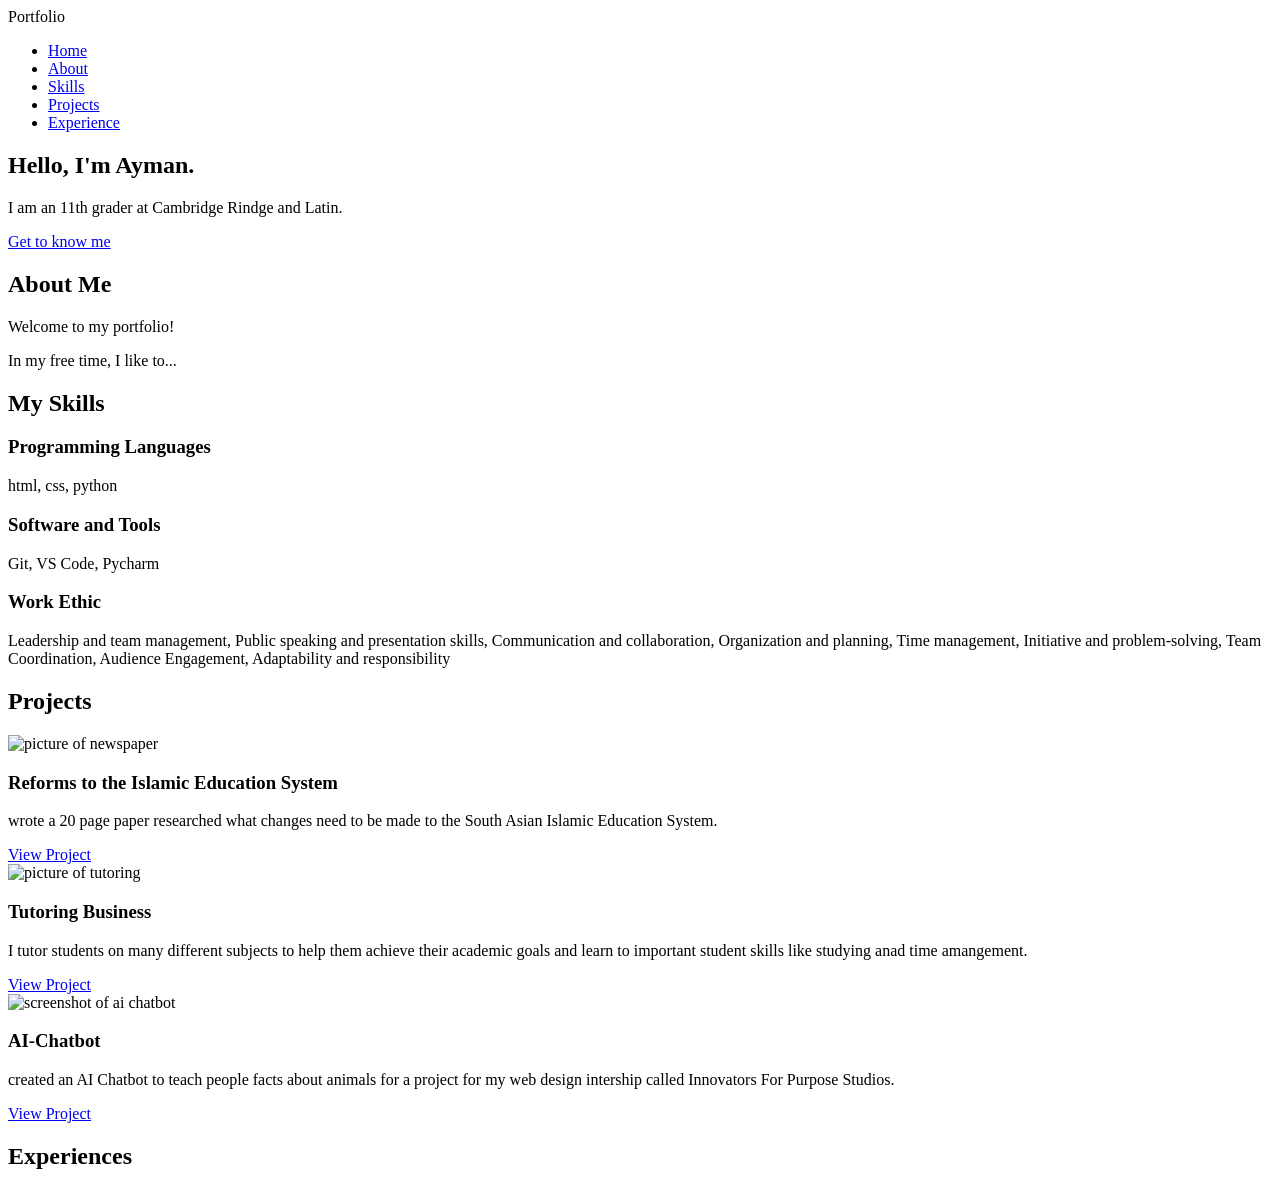
==== index.html @ 18b83404 "added card for ai chatbot project for projects page" ====
<!DOCTYPE html>
<html lang="en">
<head>
    <meta charset="UTF-8">
    <meta name="viewport" content="width=device-width, initial-scale=1.0">
    <title>My Portfolio</title>

    <link rel="stylesheet" type="text/css" href="../css/style.css">
    <link rel="preconnect" href="https://fonts.googleapis.com">
    <link ref="preconnect" href="https://fonts.gstatic.com" crossorigin>
    <link href="https://fonts.googleapis.com/css2?family=Inter:wght@400;600;800&display=swap" rel="stylesheet">

</head>
<body>
    <header class="main-header">
        <nav>
            <div class="logo">Portfolio</div>
            <ul class="nav-links">
            <li><a href="#home">Home</a></li>
                <li><a href="#about">About</a></li>
                <li><a href="#skills">Skills</a></li>
                <li><a href="#projects">Projects</a></li>
                <li><a href="#experience">Experience</a></li>
            </ul>
        </nav>
    </header>

    <main>
        <section id="hero" class="hero-section">
            <div class="hero-content">
                <h1>Hello, I'm Ayman.</h1>
                <p class="subtitle">I am an 11th grader at Cambridge Rindge and Latin.</p>
                <a href="#about" class="btn">Get to know me</a>
            </div>
        </section>

        <section id="about" class="container">
            <h2>About Me</h2>
            <div class="about-content">
                <p>Welcome to my portfolio!</p>
                <p>In my free time, I like to...</p>
            </div>
        </section>

        <section id="skills" class="container bg-light">
            <h2>My Skills</h2>
            <div class="skill-set">
                <div class="skill-card">
                    <h3>Programming Languages</h3>
                    <p>html, css, python</p>
                </div>
                <div class="skill-card">
                    <h3>Software and Tools</h3>
                    <p>Git, VS Code, Pycharm</p>
                </div>
                <div class="skill-card">
                    <h3>Work Ethic</h3>
                    <p>Leadership and team management, Public speaking and presentation skills, Communication and collaboration, Organization and planning, Time management, Initiative and problem-solving, Team Coordination, Audience Engagement, Adaptability and responsibility</p>
                </div>
            </div>
        </section>

        <section id="projects" class="container">
            <h2>Projects</h2>
            <div class="projects-overview">
                <div class="project-card">
                    <img src="..." alt="picture of newspaper">
                    <div class="project-info">
                        <h3>Reforms to the Islamic Education System</h3>
                        <p>wrote a 20 page paper researched what changes need to be made to the South Asian Islamic Education System.</p>
                        <a href="...." class="btn-secondary">View Project</a>
                    </div>
                </div>
            </div>
            <div class="projects-overview">
                <div class="project-card">
                    <img src="..." alt="picture of tutoring">
                    <div class="project-info">
                        <h3>Tutoring Business</h3>
                        <p>I tutor students on many different subjects to help them achieve their academic goals and learn to important student skills like studying anad time amangement.</p>
                        <a href="...." class="btn-secondary">View Project</a>
                    </div>
                </div>
            </div>
        </section>
            <div class="projects-overview">
                <div class="project-card">
                    <img src="..." alt="screenshot of ai chatbot">
                    <div class="project-info">
                        <h3>AI-Chatbot</h3>
                        <p>created an AI Chatbot to teach people facts about animals for a project for my web design intership called Innovators For Purpose Studios.</p>
                        <a href="...." class="btn-secondary">View Project</a>
                    </div>
                </div>
            </div>

        <section id="experience" class="container bg-light">
            <h2>Experiences</h2>
            <div class="experience-list">
                
            </div>

    </main>
    
</body>
</html>
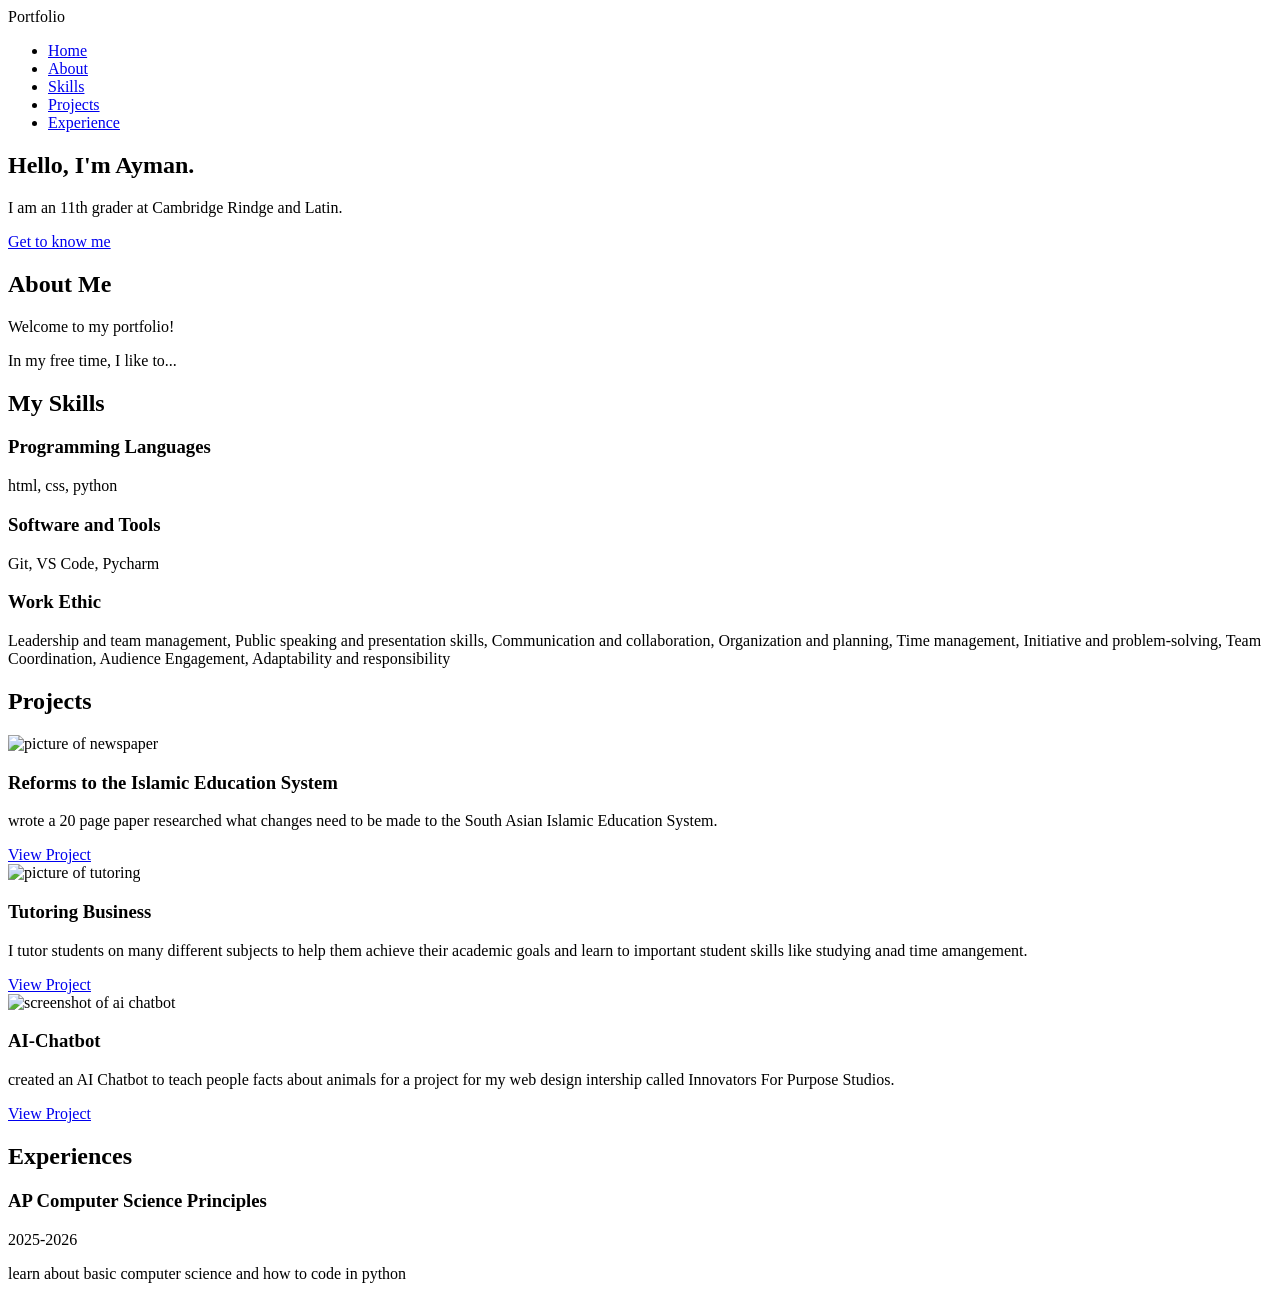
==== commit 4b4613a4: "added changes to index.html" ====
--- a/index.html
+++ b/index.html
@@ -97,7 +97,12 @@
         <section id="experience" class="container bg-light">
             <h2>Experiences</h2>
             <div class="experience-list">
-                
+                <div class-experience-item>
+                    <h3>AP Computer Science Principles</h3>
+                    <p class="date">2025-2026</p>
+                    <p>learn about basic computer science and how to code in python</p>
+                </div>
+
             </div>
 
     </main>
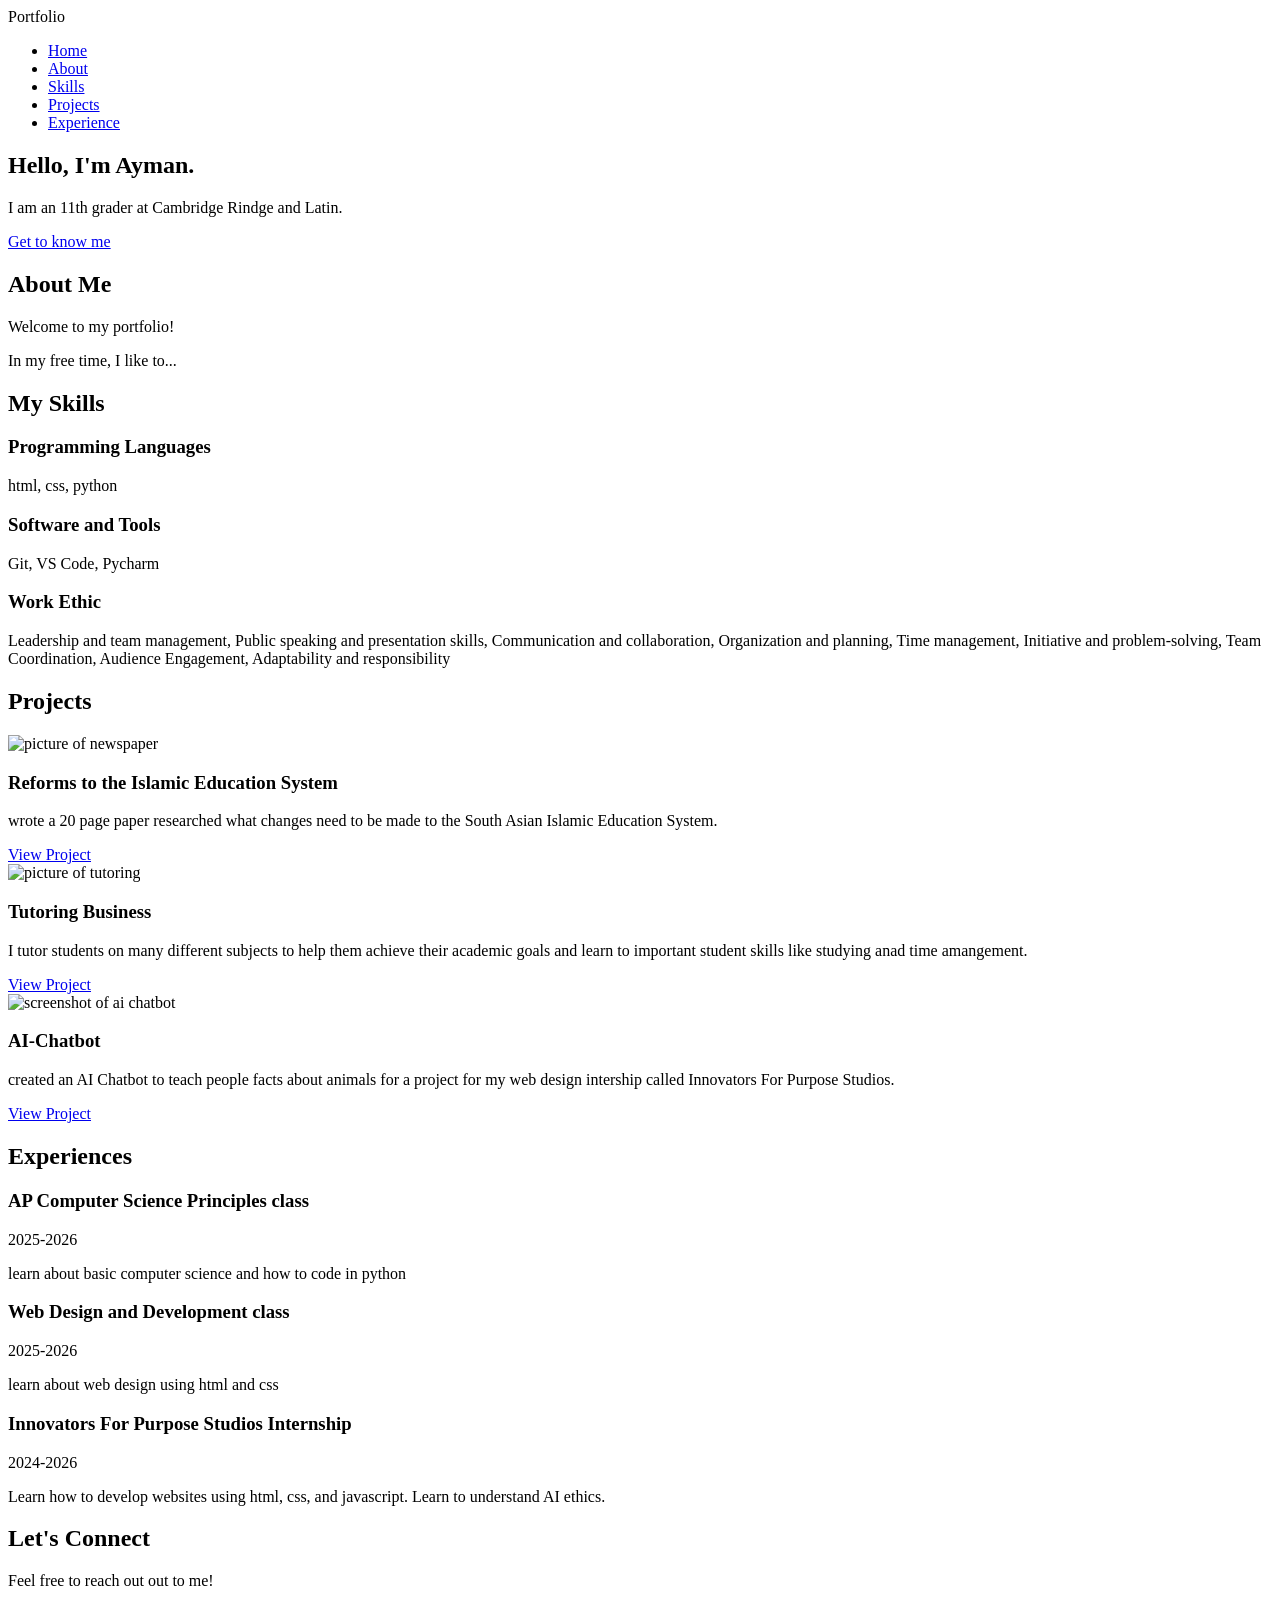
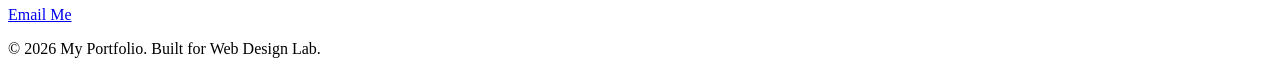
==== commit 4dfd5afd: "finished experiences and projects page and finished footer in index.html" ====
--- a/index.html
+++ b/index.html
@@ -98,14 +98,29 @@
             <h2>Experiences</h2>
             <div class="experience-list">
                 <div class-experience-item>
-                    <h3>AP Computer Science Principles</h3>
+                    <h3>AP Computer Science Principles class</h3>
                     <p class="date">2025-2026</p>
                     <p>learn about basic computer science and how to code in python</p>
                 </div>
-
+                <div class-experience-item>
+                    <h3>Web Design and Development class</h3>
+                    <p class="date">2025-2026</p>
+                    <p>learn about web design using html and css</p>
+                </div>
+                <div class-experience-item>
+                    <h3>Innovators For Purpose Studios Internship</h3>
+                    <p class="date">2024-2026</p>
+                    <p>Learn how to develop websites using html, css, and javascript. Learn to understand AI ethics.</p>
+                </div>
             </div>
-
+        </section>
     </main>
     
+    <footer class="main-footer">
+        <h2>Let's Connect</h2>
+        <p>Feel free to reach out out to me!</p>
+        <a href="mailto:27atahmid@cpsd.us" class="btn">Email Me</a>
+        <p class="copyright">&copy; 2026 My Portfolio. Built for Web Design Lab.</p>
+    </footer>
 </body>
 </html>
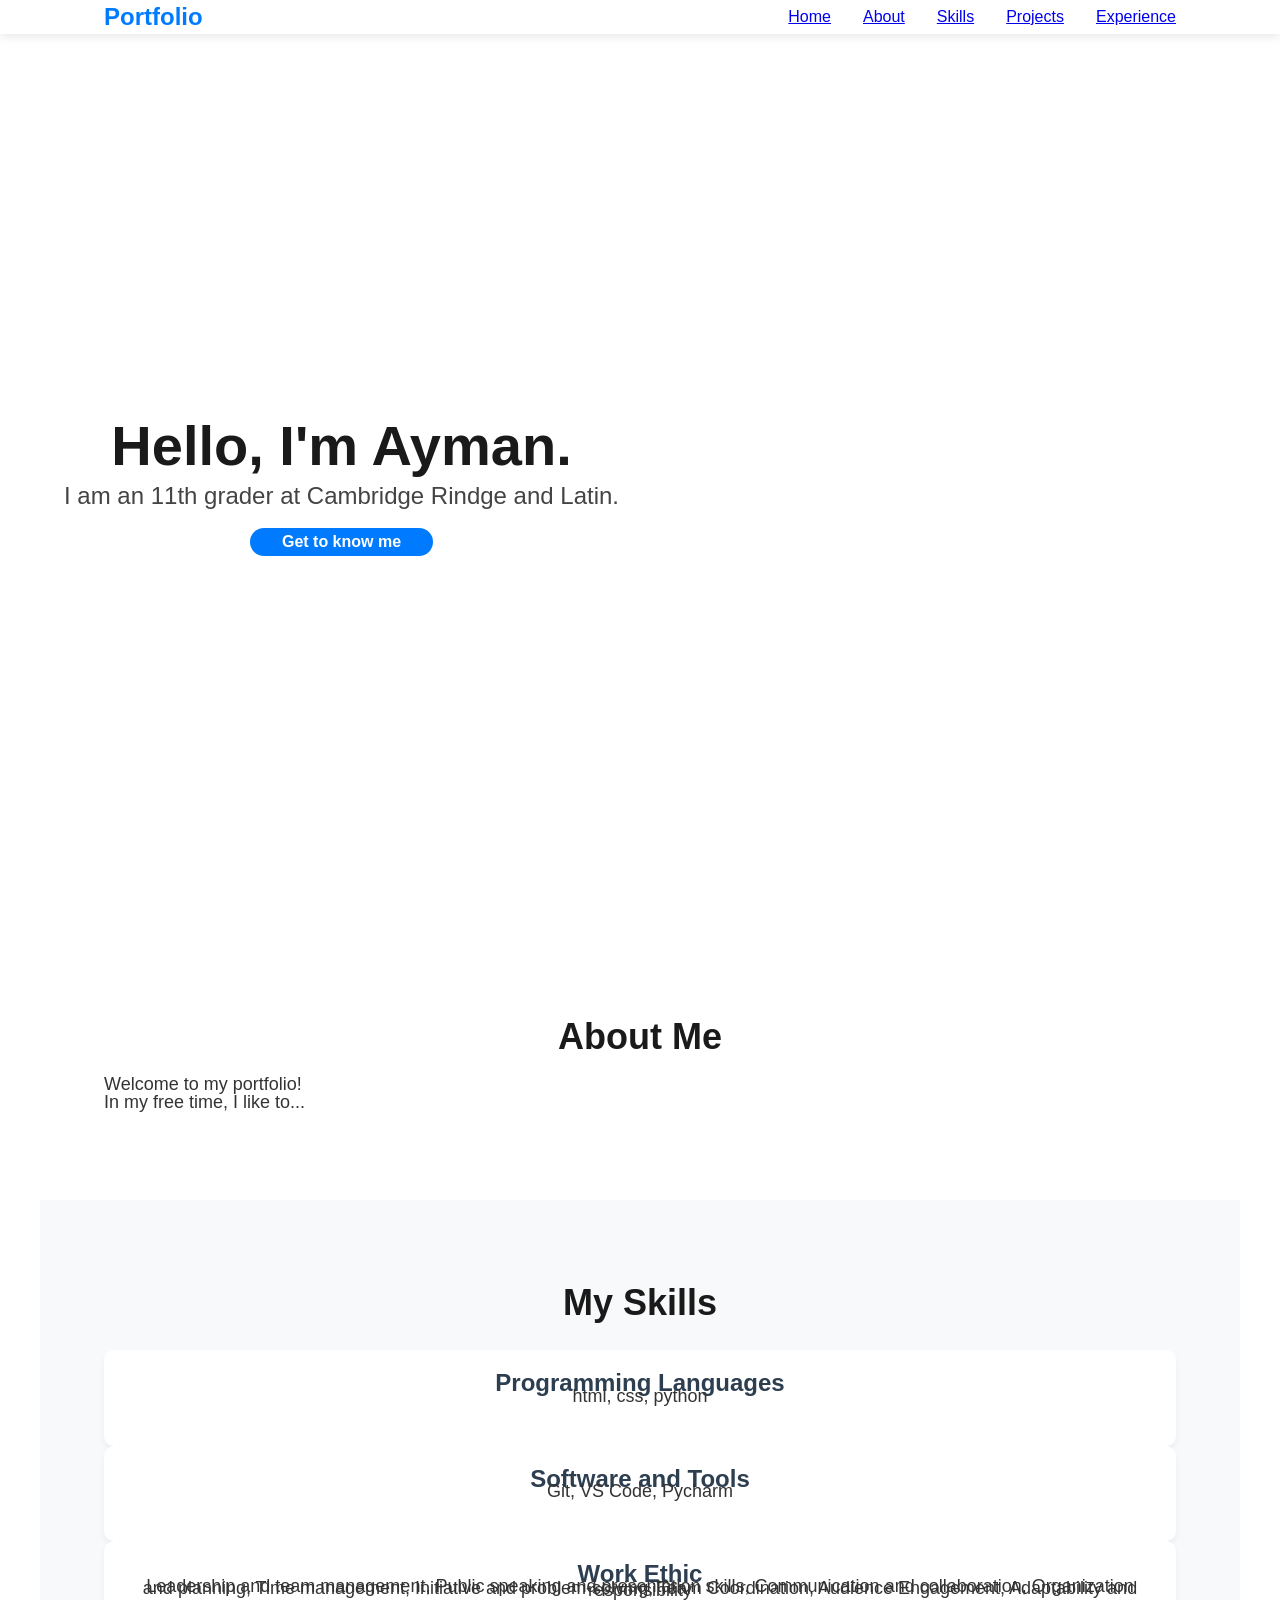
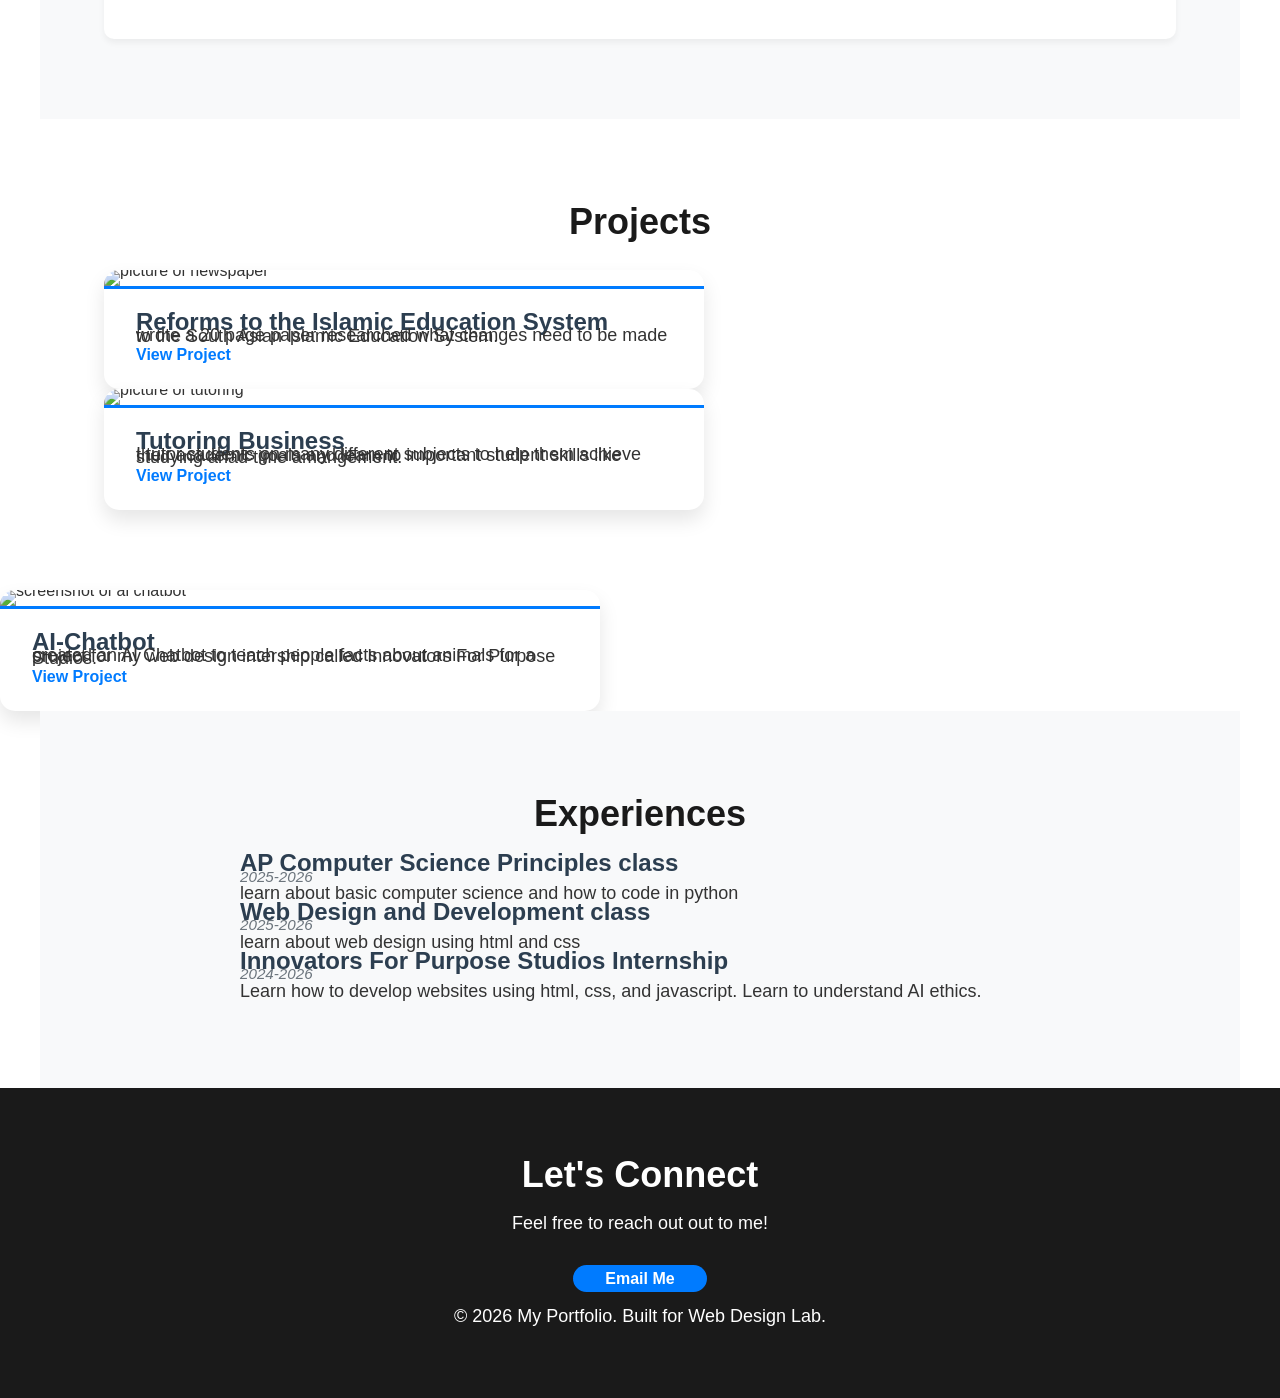
==== commit a93cda4e: "fixed links in index.html" ====
--- a/index.html
+++ b/index.html
@@ -16,11 +16,11 @@
         <nav>
             <div class="logo">Portfolio</div>
             <ul class="nav-links">
-            <li><a href="#home">Home</a></li>
-                <li><a href="#about">About</a></li>
-                <li><a href="#skills">Skills</a></li>
-                <li><a href="#projects">Projects</a></li>
-                <li><a href="#experience">Experience</a></li>
+            <li><a href="index.html">Home</a></li>
+                <li><a href="html/about.html">About</a></li>
+                <li><a href="html/skills.html">Skills</a></li>
+                <li><a href="html/projects.html">Projects</a></li>
+                <li><a href="html/experiences.html">Experience</a></li>
             </ul>
         </nav>
     </header>
--- a/css/style.css
+++ b/css/style.css
@@ -0,0 +1,242 @@
+*, *::before, *::after {
+    box-sizing: border-box;
+    margin: 0;
+    padding: 0;
+}
+
+html {
+    scroll-behavior: smoooth;
+}
+
+body{
+    font-family: sans-serif;
+    line-height: 1.6px;
+    color: #333333;
+    background-color: #ffffff;
+}
+
+h1{
+    font-size: 3.5rem;
+    line-height: 1.2;
+    margin-bottom: 1rem;
+    font-weight: 800;
+}
+
+h2{
+    font-size: 2.25rem;
+    line-height: 1.3;
+    margin-bottom: 1.5rem;
+    color: #1a1a1a;
+    text-align: center;
+}
+
+h3 {
+    font-size: 1.5rem;
+    margin-bottom: 0.75rem;
+    color: #2c3e50;
+}
+
+p {
+    font-size: 1.125rem;
+    margin-bottom: 1rem;
+}
+
+.main-header {
+    background-color: #ffffff;
+    box-shadow: 0 2px 10px rgba(0,0,0, 0.1);
+    position: sticky;
+    top: 0;
+    z-index: 1000;
+}
+
+nav {
+    display: flex;
+    justify-content: space-between;
+    align-items: center;
+    padding: 1rem 5%;
+    max-width: 1200px;
+    margin: 0 auto;
+}
+
+.logo {
+    font-size: 1.5rem;
+    font-weight: bold;
+    color: #007bff;
+}
+
+.nav-links {
+    list-style: none;
+    display: flex;
+    gap: 2rem;
+}
+
+.nav-links a:hover {
+    color: #007bff;
+}
+
+.container {
+    padding: 5rem 5%;
+    max-width: 1200px;
+    margin: 0 auto;
+}
+
+.bg-light {
+    background-color: #f8f9fa;
+}
+
+.hero-section {
+    height: 100vh;
+    display: flex;
+    align-items: center;
+    text-align: center;
+    background:linear-gradient(135deg, #e0fc 0%, 38ec5fc 100%);
+    color: #1a1a1a;
+    padding: 0 5%;
+}
+
+.subtitle {
+    font-size: 1.5rem;
+    margin-bottom: 2rem;
+    color: #444;
+}
+
+.btn {
+    display: inline-block;
+    background-color: #007bff;
+    color: #ffffff;
+    padding: 0.8rem 2rem;
+    border-radius: 30px;
+    text-decoration: none;
+    font-weight: bold;
+    transition: background-color 0.3s ease, transform 0.3s ease;
+}
+
+.btn:hover {
+    background-color: #0056b3;
+    transform: translateY(-3px); 
+}
+
+.btn-secondary {
+    display: inline-block;
+    color: #007bff;
+    text-decoration: none;
+    font-weight: bold;
+    border-bottom: 2px solid transparent;
+    transition: border-color 0.3s ease;
+}
+
+.btn-secondary:hover {
+    border-color: #007bff;
+}
+
+.skills-grid {
+    display: grid;
+    grid-template-columns: repeat(auto-fit, minmax(250px, 1fr)); 
+    gap: 2rem;
+    margin-top: 2rem;
+}
+
+.skill-card {
+    background: #ffffff;
+    padding: 2rem;
+    border-radius: 10px;
+    box-shadow: 0 4px 6px rgba(0,0,0,0.05);
+    text-align: center;
+    transition: transform 0.3s ease;
+}
+
+.skill-card:hover {
+    transform: translateY(-5px);
+}
+
+.projects-flex {
+    display: flex;
+    justify-content: center;
+    margin-top: 2rem;
+}
+
+.project-card {
+    background: #ffffff;
+    border-radius: 15px;
+    overflow: hidden; 
+    box-shadow: 0 10px 20px rgba(0,0,0,0.1);
+    max-width: 600px;
+}
+
+
+.project-card img {
+    width: 100%;
+    height: auto;
+    display: block;
+    border-bottom: 3px solid #007bff;
+}
+
+.project-info {
+    padding: 2rem;
+}
+
+.experience-list {
+    max-width: 800px;
+    margin: 0 auto;
+}
+
+.experience-item {
+    border-left: 4px solid #007bff;
+    padding-left: 1.5rem;
+    margin-bottom: 2rem;
+    position: relative; 
+}
+
+.experience-item::before {
+    content: '';
+    position: absolute;
+    left: -12px;
+    top: 5px;
+    width: 20px;
+    height: 20px;
+    background-color: #007bff;
+    border-radius: 50%;
+}
+
+.date {
+    color: #6c757d;
+    font-style: italic;
+    font-size: 0.95rem;
+}
+
+.main-footer {
+    background-color: #1a1a1a;
+    color: #ffffff;
+    text-align: center;
+    padding: 4rem 5%;
+}
+
+.main-footer h2 {
+    color: #ffffff;
+}
+
+.main-footer .btn {
+    margin: 1.5rem 0;
+}
+
+.main-footer h2 {
+    color: #ffffff;
+}
+
+.main-footer .btn {
+    margin: 1.5rem 0;
+}
+
+@media (max-width: 768px) {
+    .nav-links {
+        display: none; 
+    }
+    
+    h1 {
+        font-size: 2.5rem;
+    }
+    
+    .container {
+        padding: 3rem 5%;
+    }
+}
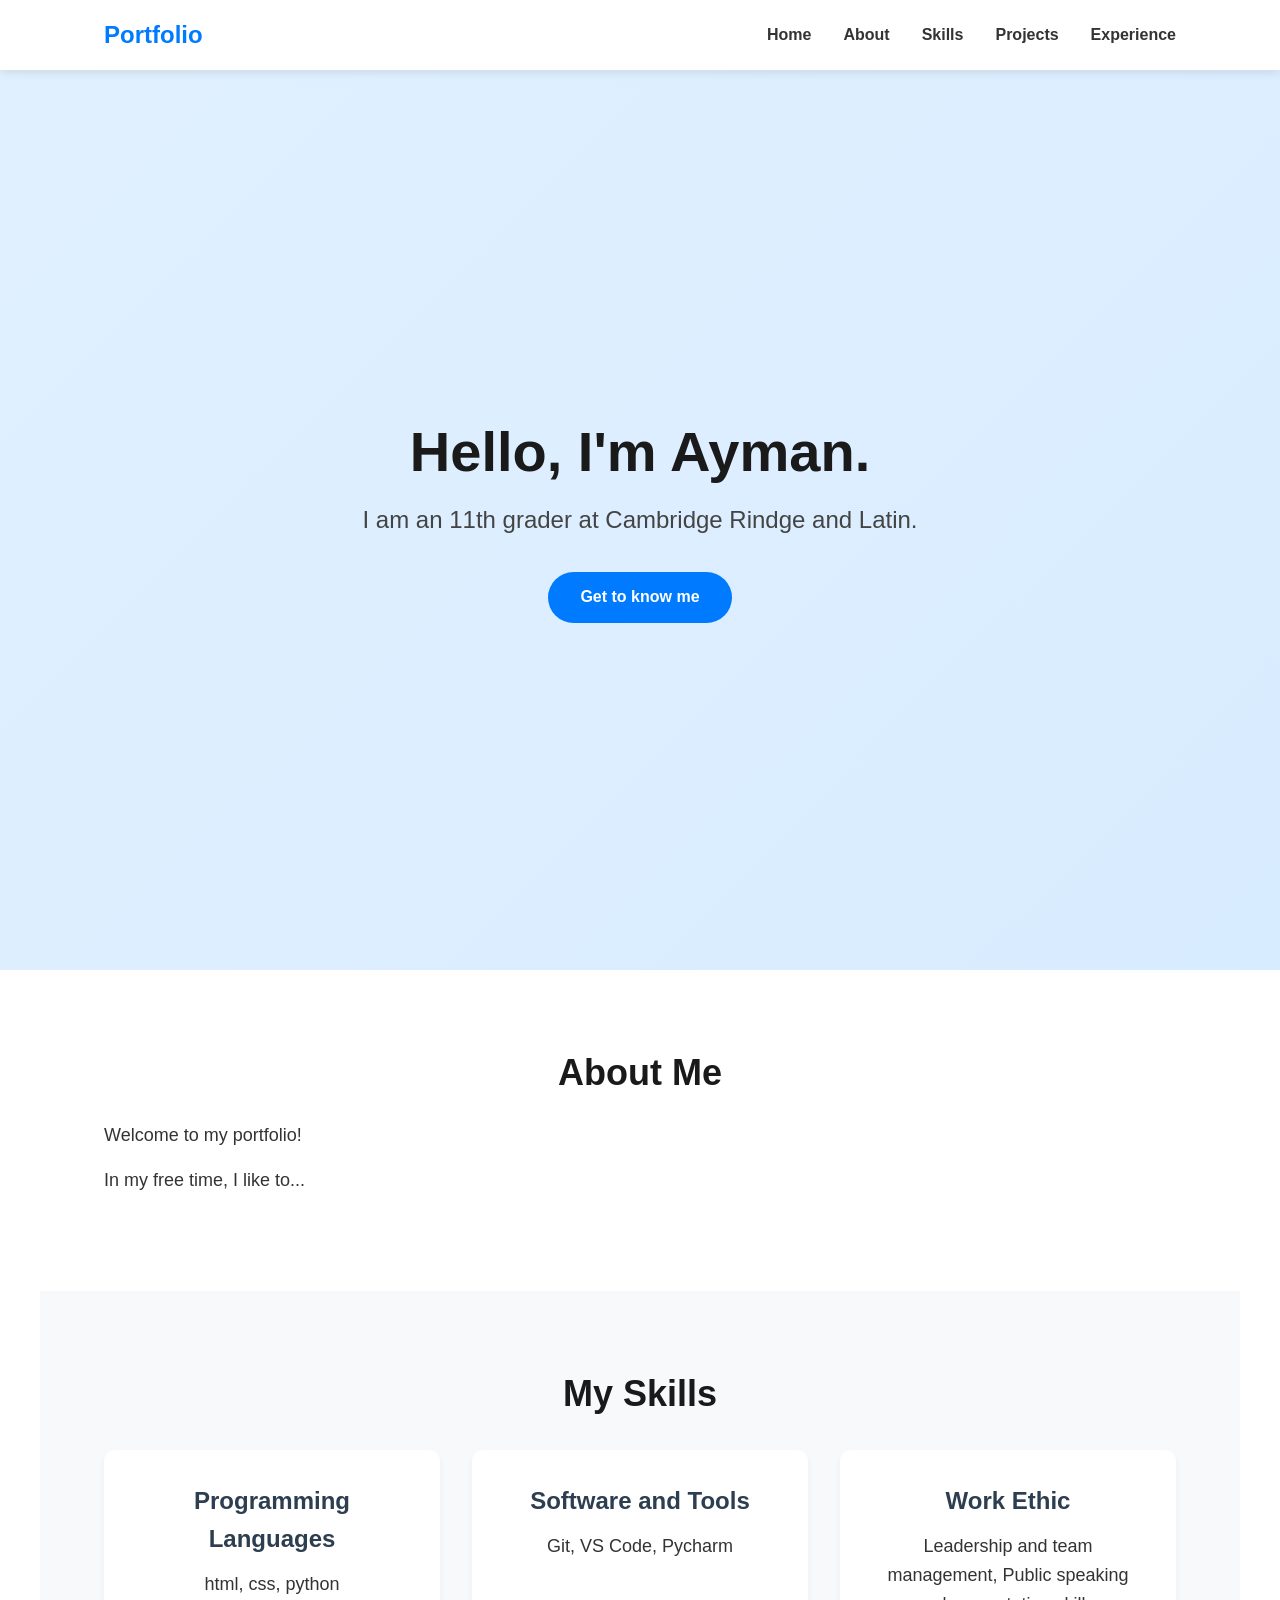
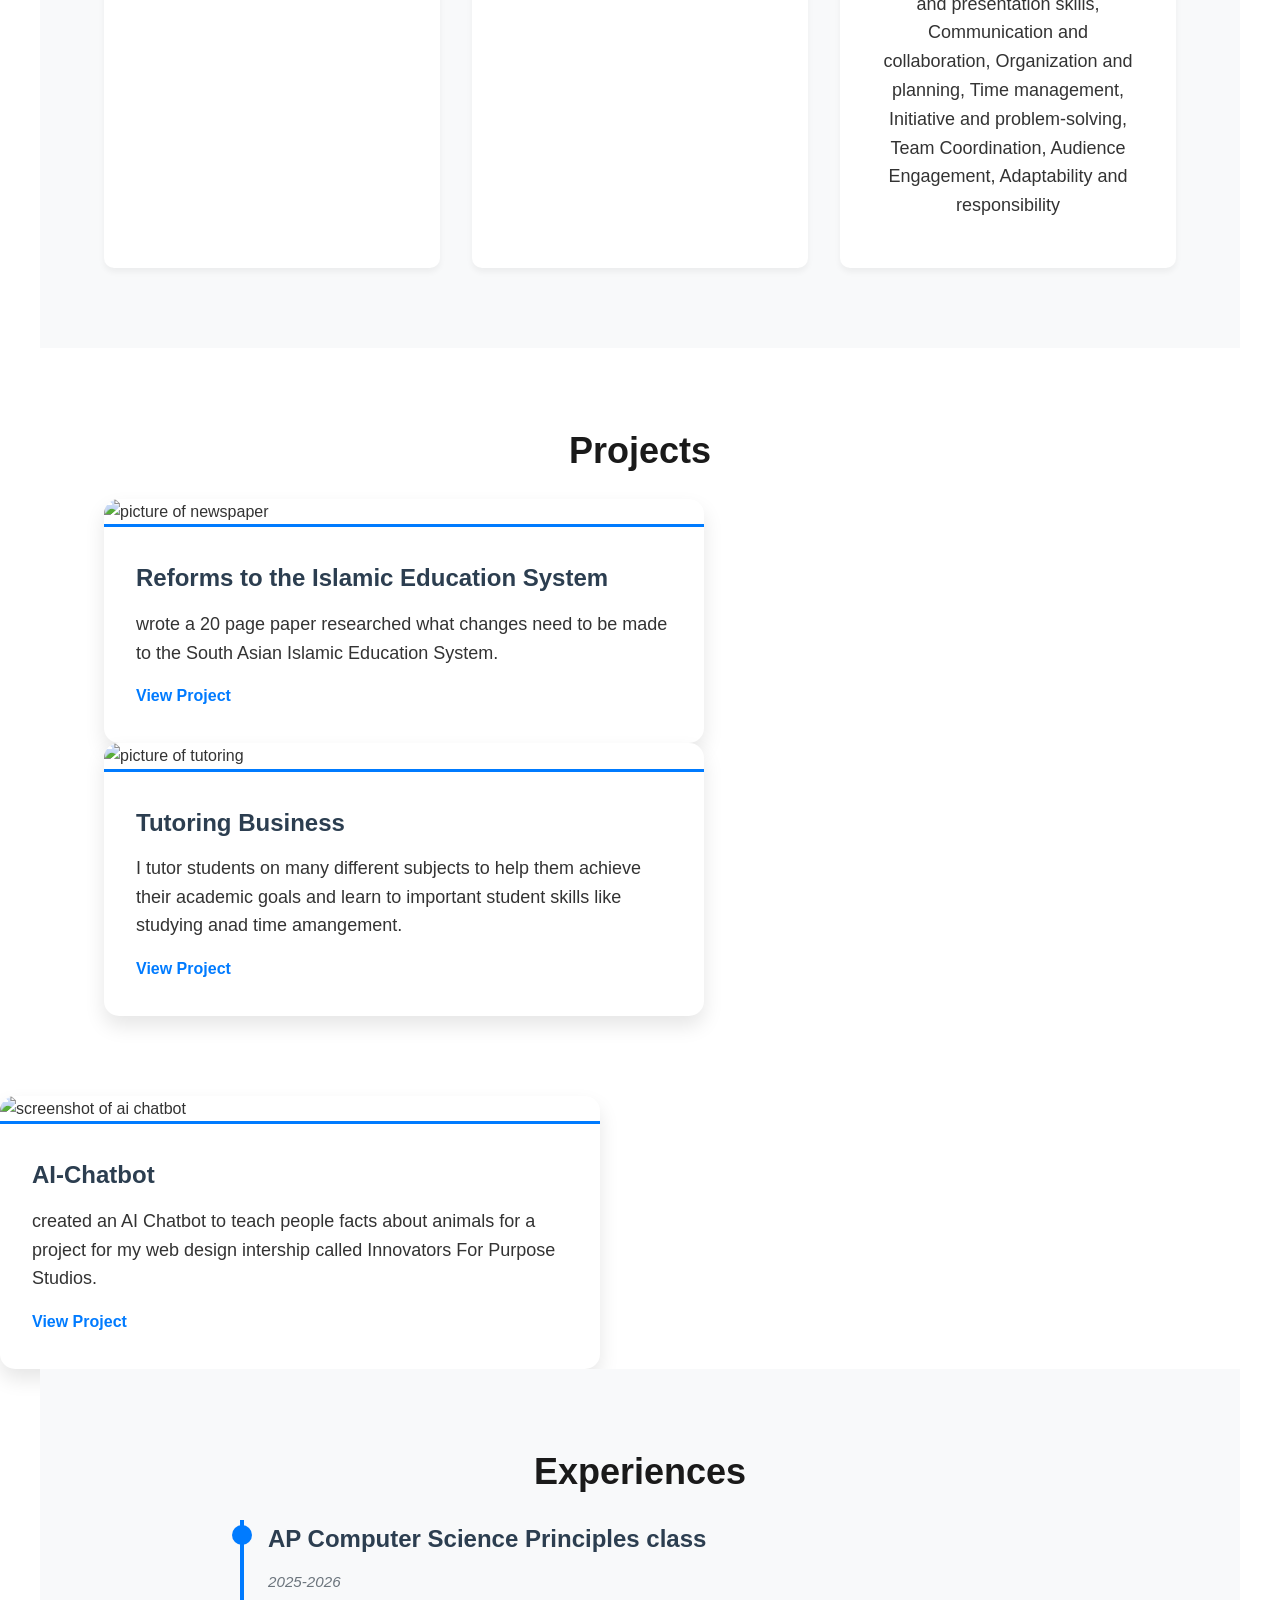
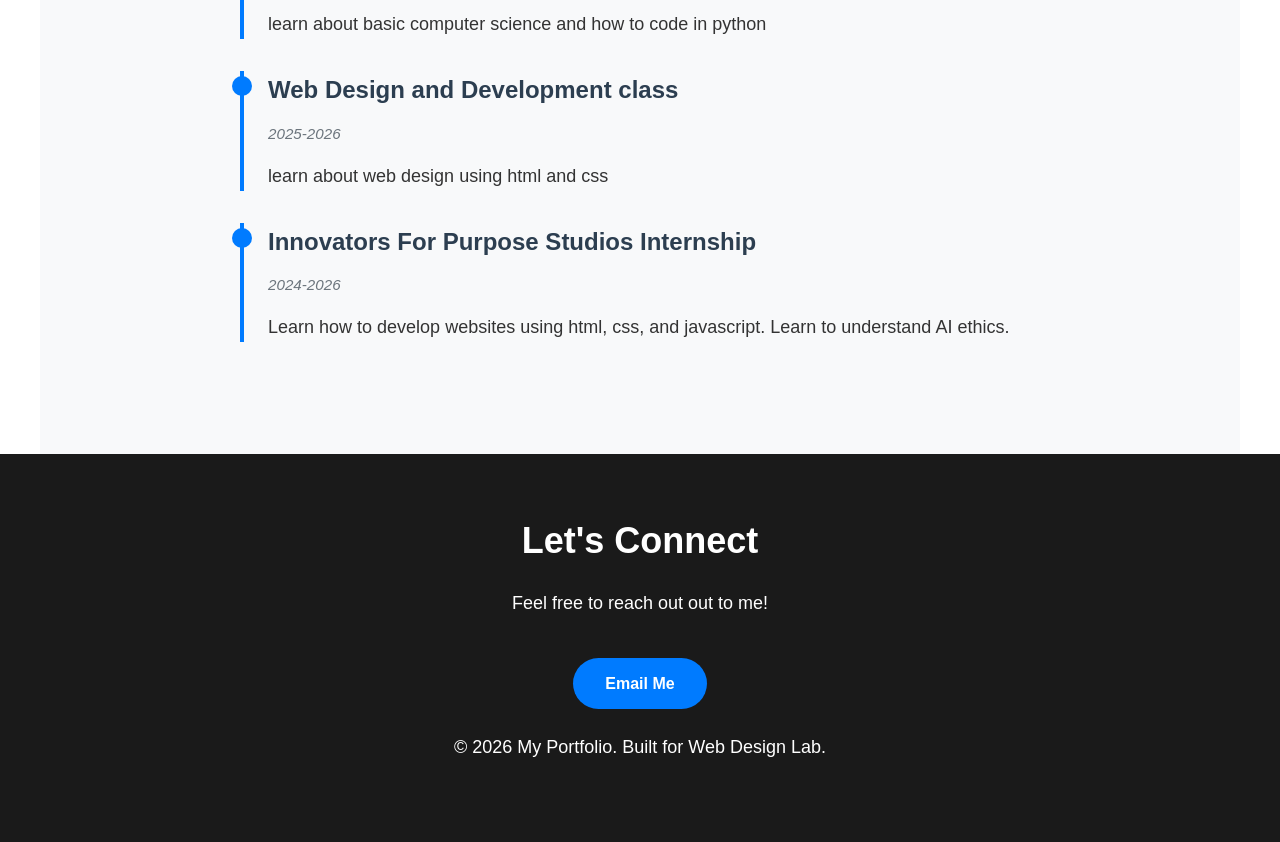
==== commit 85d8f72c: "fixed errors in index.html and about.html" ====
--- a/index.html
+++ b/index.html
@@ -7,10 +7,11 @@
 
     <link rel="stylesheet" type="text/css" href="../css/style.css">
     <link rel="preconnect" href="https://fonts.googleapis.com">
-    <link ref="preconnect" href="https://fonts.gstatic.com" crossorigin>
+    <link rel="preconnect" href="https://fonts.gstatic.com" crossorigin>
     <link href="https://fonts.googleapis.com/css2?family=Inter:wght@400;600;800&display=swap" rel="stylesheet">
 
 </head>
+
 <body>
     <header class="main-header">
         <nav>
@@ -61,6 +62,7 @@
         </section>
 
         <section id="projects" class="container">
+
             <h2>Projects</h2>
             <div class="projects-overview">
                 <div class="project-card">
@@ -93,21 +95,22 @@
                     </div>
                 </div>
             </div>
+        </section>
 
         <section id="experience" class="container bg-light">
             <h2>Experiences</h2>
             <div class="experience-list">
-                <div class-experience-item>
+                <div class="experience-item">
                     <h3>AP Computer Science Principles class</h3>
                     <p class="date">2025-2026</p>
                     <p>learn about basic computer science and how to code in python</p>
                 </div>
-                <div class-experience-item>
+                <div class="experience-item">
                     <h3>Web Design and Development class</h3>
                     <p class="date">2025-2026</p>
                     <p>learn about web design using html and css</p>
                 </div>
-                <div class-experience-item>
+                <div class="experience-item">
                     <h3>Innovators For Purpose Studios Internship</h3>
                     <p class="date">2024-2026</p>
                     <p>Learn how to develop websites using html, css, and javascript. Learn to understand AI ethics.</p>
--- a/css/style.css
+++ b/css/style.css
@@ -5,12 +5,12 @@
 }
 
 html {
-    scroll-behavior: smoooth;
+    scroll-behavior: smooth;
 }
 
 body{
     font-family: sans-serif;
-    line-height: 1.6px;
+    line-height: 1.6;
     color: #333333;
     background-color: #ffffff;
 }
@@ -70,8 +70,11 @@
     gap: 2rem;
 }
 
-.nav-links a:hover {
-    color: #007bff;
+.nav-links a {
+    text-decoration: none;
+    color: #333;
+    font-weight: 600;
+    transition: color 0.3s ease;
 }
 
 .container {
@@ -88,8 +91,9 @@
     height: 100vh;
     display: flex;
     align-items: center;
-    text-align: center;
-    background:linear-gradient(135deg, #e0fc 0%, 38ec5fc 100%);
+    justify-content: center;
+    text-align: center;
+    background:linear-gradient(135deg, #e0f0ff 0%, #d8ecff 100%);
     color: #1a1a1a;
     padding: 0 5%;
 }
@@ -129,9 +133,10 @@
     border-color: #007bff;
 }
 
-.skills-grid {
+.skills-grid,
+.skill-set {
     display: grid;
-    grid-template-columns: repeat(auto-fit, minmax(250px, 1fr)); 
+    grid-template-columns: repeat(auto-fit, minmax(250px, 1fr));
     gap: 2rem;
     margin-top: 2rem;
 }
